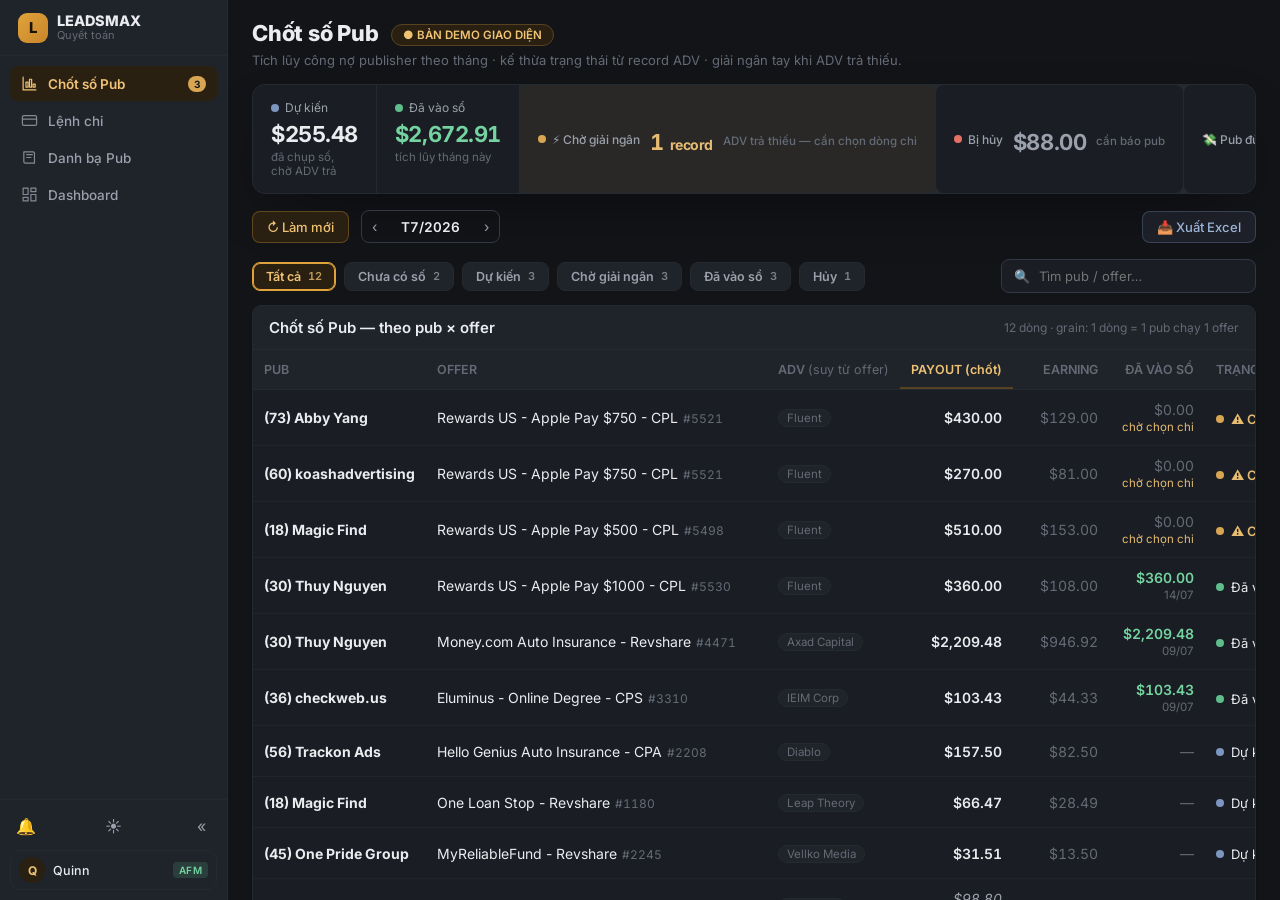
==== index.html @ de038ae4 "Add files via upload" ====
<!DOCTYPE html>
<html lang="vi" class="">
<head>
  <meta charset="UTF-8">
  <meta name="viewport" content="width=device-width, initial-scale=1.0">
  <title>Chốt số Pub — LeadsMax (demo AM_PUB)</title>
  <link rel="preconnect" href="https://fonts.googleapis.com">
  <link rel="preconnect" href="https://fonts.gstatic.com" crossorigin>
  <link href="https://fonts.googleapis.com/css2?family=Inter:wght@400;500;600;700;800&display=swap" rel="stylesheet">
  <link rel="stylesheet" href="ember.css">
</head>
<body>
  <div class="app-root">
    <div id="shell"></div>
    <div class="app-main">
      <div class="app-content" id="pageBody"></div>
    </div>
  </div>
  <div id="drawerHost"></div>

  <script src="app.js"></script>
  <script>boot();</script>
</body>
</html>
---- ember.css ----
/* ============================================================
   LeadsMax — Ember design tokens + component CSS (MOCKUP)
   Trích trung thực từ src/style/tokens.css + lm-components.css.
   Chỉ dùng cho landing page demo module AM_PUB (chốt số Pub).
   ============================================================ */

/* ── Tokens: DARK (default) ───────────────────────────────── */
:root {
  --lm-bg-deep:#131418; --lm-bg-card:#1A1D23; --lm-bg-header:#1F232A;
  --lm-bg-hover:#1F232A; --lm-bg-overlay:#21252C; --lm-bg-sidebar:#16181D;
  --lm-border:#252A31; --lm-border-strong:#333944; --lm-row-border:rgba(37,42,49,.6);
  --lm-accent:#E0A33B; --lm-accent-hover:#C8862A; --lm-accent-subtle:#2A2012; --lm-accent-line:#574321;
  --lm-success:#5DBE8C; --lm-warning:#D8A552; --lm-error:#E47163; --lm-purple:#9A8CC0;
  --lm-slate:#7C96C0; --lm-grey:#717983;
  --lm-text:#EAECEF; --lm-text-secondary:#9AA1AC; --lm-text-dim:#646B76; --lm-text-disabled:#4A5059;
  --lm-accent-text:#F0C374; --lm-accent-soft-text:#F3D199; --lm-success-text:#74D3A0;
  --lm-green-text:#74D3A0; --lm-warning-text:#E6BC73; --lm-error-text:#F08C7F; --lm-info-text:#9DB4D6;
  --lm-stripe:rgba(255,255,255,.02); --lm-mask:rgba(10,11,14,.66);
  --lm-shadow-sm:0 1px 2px rgba(0,0,0,.30); --lm-shadow-md:0 24px 60px -20px rgba(0,0,0,.45);
  --lm-radius:9px; --lm-radius-lg:13px;
  --lm-alert-row-sticky:#221619; --lm-dirty-row-sticky:#211C12; --lm-scrollbar-thumb:#333944;
  --lm-font:'Inter',system-ui,'Segoe UI',Roboto,'Helvetica Neue',Arial,sans-serif;
  color-scheme:dark;
}
/* ── Tokens: LIGHT ────────────────────────────────────────── */
html.light {
  --lm-bg-deep:#F7F6F3; --lm-bg-card:#FFFFFF; --lm-bg-header:#F4F3EF;
  --lm-bg-hover:#F4F3EF; --lm-bg-overlay:#FFFFFF; --lm-bg-sidebar:#FFFFFF;
  --lm-border:#ECEAE4; --lm-border-strong:#DEDBD2; --lm-row-border:#ECEAE4;
  --lm-accent:#B5791C; --lm-accent-hover:#996414; --lm-accent-subtle:#F6ECD6; --lm-accent-line:#E3CFA3;
  --lm-success:#2F8157; --lm-warning:#B07A14; --lm-error:#C13B2E; --lm-purple:#6B5BA6;
  --lm-slate:#4D6699; --lm-grey:#8A8478;
  --lm-text:#1A1814; --lm-text-secondary:#5E5A52; --lm-text-dim:#9C988D; --lm-text-disabled:#C2BEB3;
  --lm-accent-text:#8A5E14; --lm-accent-soft-text:#6F4B10; --lm-success-text:#226A45;
  --lm-green-text:#226A45; --lm-warning-text:#8A5E14; --lm-error-text:#A82E22; --lm-info-text:#3F5985;
  --lm-stripe:rgba(26,24,20,.02); --lm-mask:rgba(40,38,34,.35);
  --lm-shadow-sm:0 1px 2px rgba(26,24,20,.06); --lm-shadow-md:0 26px 60px -26px rgba(26,24,20,.25);
  --lm-alert-row-sticky:#FCF1EE; --lm-dirty-row-sticky:#FBF3E1; --lm-scrollbar-thumb:#DEDBD2;
  color-scheme:light;
}

/* ── Reset + base ─────────────────────────────────────────── */
* { box-sizing:border-box; }
html,body { margin:0; padding:0; height:100%; }
body { font-family:var(--lm-font); font-size:14.5px; background:var(--lm-bg-deep); color:var(--lm-text); -webkit-font-smoothing:antialiased; }
::-webkit-scrollbar { width:10px; height:10px; }
::-webkit-scrollbar-thumb { background:var(--lm-scrollbar-thumb); border-radius:5px; }
::-webkit-scrollbar-track { background:transparent; }
a { color:inherit; text-decoration:none; }
button { font-family:inherit; }

/* ── App shell (sidebar + main) ───────────────────────────── */
.app-root { display:flex; min-height:100vh; background:var(--lm-bg-deep); }
.sidebar { position:sticky; top:0; height:100vh; width:228px; flex-shrink:0; display:flex; flex-direction:column;
  background:var(--lm-bg-header); border-right:1px solid var(--lm-border); z-index:100; }
.sb-logo { height:56px; flex-shrink:0; display:flex; align-items:center; gap:9px; padding:0 18px; border-bottom:1px solid var(--lm-border); }
.logo-mark { width:30px; height:30px; border-radius:9px; background:linear-gradient(135deg,var(--lm-accent),var(--lm-accent-hover));
  display:grid; place-items:center; color:#1a1206; font-weight:800; font-size:15px; }
.logo-text b { display:block; font-size:14.5px; font-weight:800; color:var(--lm-text); line-height:1.15; }
.logo-text small { display:block; font-size:11px; color:var(--lm-text-dim); margin-top:-1px; }
.sb-nav { flex:1; overflow-y:auto; padding:10px; display:flex; flex-direction:column; gap:2px; }
.sb-link { position:relative; display:flex; align-items:center; gap:10px; padding:9px 11px; border-radius:8px;
  color:var(--lm-text-secondary); font-size:13.5px; font-weight:500; white-space:nowrap; cursor:pointer; transition:color .15s, background .15s; }
.sb-link:hover { color:var(--lm-text); background:var(--lm-bg-hover); }
.sb-link.active { color:var(--lm-accent-text); background:var(--lm-accent-subtle); font-weight:600; }
.sb-ico { width:17px; height:17px; flex-shrink:0; opacity:.82; }
.sb-link.active .sb-ico { opacity:1; }
.sb-label { flex:1; }
.sb-badge { background:var(--lm-warning); color:#14161c; font-size:10px; font-weight:700; padding:1px 6px; border-radius:9px; min-width:16px; text-align:center; line-height:14px; }
.sb-footer { flex-shrink:0; padding:10px; border-top:1px solid var(--lm-border); display:flex; flex-direction:column; gap:8px; }
.sb-actions { display:flex; align-items:center; justify-content:space-between; gap:4px; }
.sb-action-btn { display:inline-flex; align-items:center; justify-content:center; width:32px; height:32px; border-radius:8px; border:none; background:transparent; color:var(--lm-text-secondary); font-size:16px; cursor:pointer; transition:color .15s, background .15s; }
.sb-action-btn:hover { color:var(--lm-text); background:var(--lm-bg-hover); }
.user-chip { display:flex; align-items:center; gap:8px; padding:6px 8px; background:var(--lm-bg-hover); border:1px solid var(--lm-border); border-radius:10px; cursor:pointer; overflow:hidden; }
.user-chip:hover { border-color:var(--lm-accent); background:var(--lm-bg-overlay); }
.user-avatar { display:inline-flex; align-items:center; justify-content:center; width:26px; height:26px; flex-shrink:0; border-radius:50%; background:var(--lm-accent-subtle); color:var(--lm-accent-text); font-size:12px; font-weight:700; }
.user-name { flex:1; color:var(--lm-text); font-size:12.5px; font-weight:500; overflow:hidden; text-overflow:ellipsis; white-space:nowrap; }
.role-badge { font-size:10px; font-weight:600; text-transform:uppercase; letter-spacing:.04em; padding:2px 6px; border-radius:4px; flex-shrink:0; }
.role-badge--afm { background:color-mix(in srgb,var(--lm-success) 18%,transparent); color:var(--lm-success-text); }
.app-main { flex:1; min-width:0; display:flex; flex-direction:column; height:100vh; overflow:hidden; }
.app-content { flex:1; overflow-y:auto; }

/* ── Page + toolbar ───────────────────────────────────────── */
.page { padding:20px 24px; background:var(--lm-bg-deep); min-height:100%; }
.page-h1 { font-size:22px; font-weight:800; margin:0 0 4px; letter-spacing:-.01em; }
.page-sub { color:var(--lm-text-dim); font-size:13px; margin:0 0 16px; }
.toolbar { display:flex; align-items:center; gap:12px; margin-bottom:16px; flex-wrap:wrap; }

/* ── Buttons ──────────────────────────────────────────────── */
.btn { display:inline-flex; align-items:center; gap:6px; padding:7px 14px; border-radius:8px; font-size:13px; font-weight:500; cursor:pointer; border:1px solid transparent; transition:background .15s,color .15s,border-color .15s,box-shadow .15s; white-space:nowrap; }
.btn:disabled { opacity:.5; cursor:not-allowed; }
.btn-primary { background:var(--lm-accent); color:#1A1206; }
.btn-primary:hover:not(:disabled) { background:var(--lm-accent-hover); }
.btn-secondary { background:var(--lm-bg-hover); color:var(--lm-text-secondary); border-color:var(--lm-border); }
.btn-secondary:hover:not(:disabled) { background:var(--lm-bg-overlay); color:var(--lm-text); }
.btn-refresh { background:var(--lm-accent-subtle); color:var(--lm-accent-text); border-color:color-mix(in srgb,var(--lm-accent) 30%,transparent); }
.btn-refresh:hover:not(:disabled) { background:color-mix(in srgb,var(--lm-accent) 22%,transparent); border-color:var(--lm-accent); }
.btn-export { background:color-mix(in srgb,var(--lm-slate) 10%,transparent); color:var(--lm-info-text); border-color:color-mix(in srgb,var(--lm-slate) 30%,transparent); }
.btn-export:hover:not(:disabled) { background:color-mix(in srgb,var(--lm-slate) 20%,transparent); border-color:var(--lm-slate); }
.btn-icon { padding:5px 9px; border-radius:6px; font-size:14px; cursor:pointer; border:1px solid var(--lm-border-strong); background:transparent; color:var(--lm-text-dim); line-height:1; transition:color .15s,border-color .15s,background .15s; }
.btn-icon:hover { color:var(--lm-text); border-color:var(--lm-accent); }
.btn-icon.active { color:var(--lm-accent-text); border-color:var(--lm-accent); background:var(--lm-accent-subtle); }
.month-nav { display:inline-flex; align-items:center; gap:2px; border:1px solid var(--lm-border-strong); border-radius:8px; overflow:hidden; }
.month-nav button { border:none; background:transparent; color:var(--lm-text-secondary); padding:7px 10px; cursor:pointer; font-size:14px; }
.month-nav button:hover { background:var(--lm-bg-hover); color:var(--lm-text); }
.month-nav .mn-label { padding:7px 12px; font-size:13.5px; font-weight:600; color:var(--lm-text); font-variant-numeric:tabular-nums; }

/* ── Summary band (việc hôm nay) ──────────────────────────── */
.summary-band { display:grid; grid-template-columns:repeat(5,1fr); gap:1px; background:var(--lm-border); border:1px solid var(--lm-border); border-radius:var(--lm-radius-lg); overflow:hidden; margin:4px 0 16px; box-shadow:var(--lm-shadow-md); }
.sb-cell { background:var(--lm-bg-card); padding:15px 18px; }
.sb-cell.sb-link { cursor:pointer; transition:background .15s; }
.sb-cell.sb-link:hover { background:var(--lm-bg-hover); }
.sb-lbl { font-size:12px; color:var(--lm-text-secondary); display:flex; align-items:center; gap:6px; }
.sb-val { font-size:22px; font-weight:700; letter-spacing:-.02em; margin-top:6px; font-variant-numeric:tabular-nums; }
.sb-sub { font-size:11.5px; color:var(--lm-text-dim); margin-top:3px; }
.sb-sub b { color:var(--lm-text-secondary); font-weight:600; }
.sb-cell.hot { background:color-mix(in srgb,var(--lm-warning) 8%,var(--lm-bg-card)); }
.sb-cell.hot .sb-val { color:var(--lm-warning-text); }
.sb-cell.ok .sb-val { color:var(--lm-success-text); }
.sb-dot { width:8px; height:8px; border-radius:50%; display:inline-block; }

/* ── Filter chips ─────────────────────────────────────────── */
.chips-row { display:flex; align-items:center; gap:10px; margin-bottom:12px; flex-wrap:wrap; }
.seg-chips { display:flex; gap:8px; flex-wrap:wrap; }
.seg-chip { padding:6px 13px; border-radius:8px; font-size:12.5px; font-weight:600; border:1px solid var(--lm-border); background:var(--lm-bg-hover); color:var(--lm-text-secondary); cursor:pointer; transition:border-color .12s,background .12s,color .12s; display:inline-flex; align-items:center; gap:7px; }
.seg-chip:hover { border-color:var(--lm-accent); color:var(--lm-text); }
.seg-chip.active { border-color:var(--lm-accent); background:var(--lm-accent-subtle); color:var(--lm-accent-text); box-shadow:inset 0 0 0 1px var(--lm-accent); }
.seg-chip .cnt { font-size:11px; opacity:.75; font-variant-numeric:tabular-nums; }
.search-box { display:flex; align-items:center; gap:7px; padding:7px 12px; border:1px solid var(--lm-border-strong); border-radius:8px; background:var(--lm-bg-card); color:var(--lm-text-dim); font-size:13px; min-width:210px; }
.search-box input { border:none; background:transparent; color:var(--lm-text); font-family:inherit; font-size:13px; outline:none; flex:1; }

/* ── Table card + settlement table ────────────────────────── */
.table-card { background:var(--lm-bg-card); border:1px solid var(--lm-border); border-radius:var(--lm-radius); overflow:hidden; box-shadow:var(--lm-shadow-sm); }
.table-hd { display:flex; align-items:center; justify-content:space-between; padding:12px 16px; background:var(--lm-bg-header); border-bottom:1px solid var(--lm-border); }
.table-title { color:var(--lm-text); font-size:15px; font-weight:600; }
.table-meta { color:var(--lm-text-dim); font-size:12px; }
.table-wrap { overflow-x:auto; }

.st { width:100%; border-collapse:collapse; font-size:13px; white-space:nowrap; }
.st thead th { background:var(--lm-bg-header); color:var(--lm-text-dim); font-size:12.5px; font-weight:600; padding:12px 11px; text-align:left; border-bottom:1px solid var(--lm-border); user-select:none; }
.st tbody td { padding:11px 11px; font-size:14px; color:var(--lm-text); border-bottom:1px solid var(--lm-row-border); vertical-align:middle; }
.st tbody tr:hover td { background:var(--lm-bg-hover); }
.st tbody tr:last-child td { border-bottom:none; }
.st thead th.th-in { color:var(--lm-accent-text); box-shadow:inset 0 -2px 0 var(--lm-accent-line); }
.st tbody tr.row-act { cursor:pointer; }
.st tbody tr.row-act:hover td { background:color-mix(in srgb,var(--lm-warning) 8%,transparent); }
.st tbody tr.row-cancel td { color:var(--lm-text-secondary); }

.col-pub { min-width:150px; }
.col-offer { min-width:230px; }
.col-adv { min-width:120px; }
.col-money { min-width:96px; text-align:right; }
.col-status { min-width:150px; }
.col-act { width:44px; text-align:center; }
.st :is(th,td).col-money { text-align:right; }

.c-pub { font-weight:700; color:var(--lm-text); }
.c-offer-name { color:var(--lm-text); }
.c-offer-id { color:var(--lm-text-dim); font-size:12px; margin-left:5px; font-variant-numeric:tabular-nums; }
.c-adv { display:inline-block; padding:1px 8px; border-radius:9px; background:var(--lm-bg-hover); border:1px solid var(--lm-border); color:var(--lm-text-dim); font-size:11.5px; }
.mono { font-variant-numeric:tabular-nums; }
.dim { color:var(--lm-text-dim); }
.dim-i { color:var(--lm-text-secondary); font-style:italic; }
.money-strong { font-weight:600; font-variant-numeric:tabular-nums; }
.sub-remain { font-size:11.5px; color:var(--lm-warning-text); margin-top:2px; }
.sub-book { font-size:11.5px; color:var(--lm-text-dim); margin-top:2px; }

/* ── Status pill ──────────────────────────────────────────── */
.status-pill { display:inline-flex; align-items:center; gap:7px; font-size:13px; white-space:nowrap; }
.status-pill .sdot { width:8px; height:8px; border-radius:50%; flex:none; }
.s-none    { background:var(--lm-grey); }
.s-expected{ background:var(--lm-slate); }
.s-partial { background:var(--lm-warning); }
.s-booked  { background:var(--lm-success); }
.s-cancel  { background:var(--lm-error); }
.pill-warn { color:var(--lm-warning-text); font-weight:600; }
.pill-help { cursor:help; border-bottom:1px dotted currentColor; }

.row-menu { border:1px solid var(--lm-border-strong); background:transparent; color:var(--lm-text-dim); width:28px; height:28px; border-radius:6px; cursor:pointer; font-size:15px; line-height:1; }
.row-menu:hover { color:var(--lm-accent-text); border-color:var(--lm-accent); background:var(--lm-accent-subtle); }

.st tfoot td { background:var(--lm-bg-header); border-top:2px solid var(--lm-border); font-weight:600; padding:10px 11px; font-variant-numeric:tabular-nums; }
.tfoot-label { color:var(--lm-text-secondary); font-weight:500; font-size:12.5px; }

/* ── Alerts ───────────────────────────────────────────────── */
.lm-alert { padding:10px 14px; border-radius:var(--lm-radius); font-size:13px; line-height:1.5; border:1px solid; }
.lm-alert--warning { background:color-mix(in srgb,var(--lm-warning) 10%,transparent); border-color:color-mix(in srgb,var(--lm-warning) 32%,transparent); color:var(--lm-warning-text); }
.lm-alert--info { background:var(--lm-accent-subtle); border-color:var(--lm-accent-line); color:var(--lm-accent-text); }

/* ── Drawer (giải ngân) ───────────────────────────────────── */
.dwr-scrim { position:fixed; inset:0; z-index:2000; display:flex; justify-content:flex-end; background:var(--lm-mask); animation:fade .2s ease; }
@keyframes fade { from { opacity:0; } }
.dwr { height:100%; width:560px; max-width:96vw; display:flex; flex-direction:column; background:var(--lm-bg-sidebar); border-left:1px solid var(--lm-border); box-shadow:var(--lm-shadow-md); animation:slide .26s cubic-bezier(.4,0,.2,1); }
@keyframes slide { from { transform:translateX(100%); } }
.dwr__hd { display:flex; align-items:flex-start; justify-content:space-between; gap:12px; padding:18px 22px; border-bottom:1px solid var(--lm-border); }
.dwr__title { margin:0; font-size:17px; font-weight:700; color:var(--lm-text); }
.dwr__sub { margin:4px 0 0; font-size:12.5px; color:var(--lm-text-dim); display:flex; align-items:center; gap:8px; flex-wrap:wrap; }
.dwr__x { border:none; background:transparent; cursor:pointer; color:var(--lm-text-dim); font-size:24px; line-height:1; padding:0 4px; }
.dwr__x:hover { color:var(--lm-text); }
.dwr__body { flex:1 1 auto; overflow-y:auto; padding:18px 22px; }
.dwr__ft { display:flex; align-items:center; justify-content:space-between; gap:12px; padding:14px 22px; border-top:1px solid var(--lm-border); background:var(--lm-bg-card); }

.reason-box { background:color-mix(in srgb,var(--lm-warning) 10%,transparent); border:1px solid color-mix(in srgb,var(--lm-warning) 32%,transparent); border-radius:var(--lm-radius); padding:11px 14px; margin-bottom:16px; }
.reason-box .rb-lbl { font-size:11.5px; font-weight:700; text-transform:uppercase; letter-spacing:.04em; color:var(--lm-warning-text); display:flex; align-items:center; gap:6px; }
.reason-box .rb-txt { font-size:13.5px; color:var(--lm-text); margin-top:5px; line-height:1.5; }

.limit-card { border:1px solid var(--lm-border); border-radius:var(--lm-radius); padding:13px 15px; margin-bottom:8px; background:var(--lm-bg-card); }
.limit-row { display:flex; justify-content:space-between; gap:12px; font-size:13px; }
.limit-row + .limit-row { margin-top:5px; }
.limit-row .lk { color:var(--lm-text-secondary); }
.limit-row .lv { font-weight:600; font-variant-numeric:tabular-nums; }
.limit-row.remain .lk { color:var(--lm-text); font-weight:600; }
.limit-row.remain .lv { color:var(--lm-accent-text); font-size:16px; }
.bar { height:8px; background:var(--lm-border); border-radius:5px; overflow:hidden; margin-top:11px; }
.bar-fill { height:100%; background:var(--lm-accent); border-radius:5px; transition:width .25s ease; }
.limit-note { font-size:11.5px; color:var(--lm-text-dim); margin:9px 2px 18px; display:flex; align-items:center; gap:6px; }

.disb-group { margin-bottom:14px; }
.disb-group-hd { font-size:12px; font-weight:700; color:var(--lm-text-secondary); padding:4px 2px 8px; display:flex; align-items:center; gap:8px; }
.disb-group-hd .pub-tag { color:var(--lm-text); }
.disb-row { display:flex; align-items:center; gap:12px; padding:10px 12px; border:1px solid var(--lm-border); border-radius:var(--lm-radius); margin-bottom:7px; cursor:pointer; transition:border-color .12s, background .12s; }
.disb-row:hover { border-color:var(--lm-accent-line); }
.disb-row.checked { border-color:var(--lm-accent); background:var(--lm-accent-subtle); }
.disb-row.locked { opacity:.55; cursor:not-allowed; }
.disb-row.done { cursor:default; background:color-mix(in srgb,var(--lm-success) 8%,transparent); border-color:color-mix(in srgb,var(--lm-success) 28%,transparent); }
.disb-row.done:hover { border-color:color-mix(in srgb,var(--lm-success) 28%,transparent); }
.dcheck { width:19px; height:19px; border:2px solid var(--lm-border-strong); border-radius:5px; flex:none; display:grid; place-items:center; color:transparent; font-size:12px; font-weight:800; transition:.12s; }
.disb-row.checked .dcheck { background:var(--lm-accent); border-color:var(--lm-accent); color:#1A1206; }
.disb-row.done .dcheck { background:var(--lm-success); border-color:var(--lm-success); color:#0d1a12; }
.disb-row.locked .dcheck { border-style:dashed; }
.disb-main { flex:1; min-width:0; }
.disb-offer { font-size:13.5px; color:var(--lm-text); }
.disb-meta { font-size:11.5px; color:var(--lm-text-dim); margin-top:2px; }
.disb-amt { font-weight:700; font-variant-numeric:tabular-nums; font-size:14px; white-space:nowrap; }
.disb-flag { font-size:11px; color:var(--lm-error-text); white-space:nowrap; }
.disb-flag.ok { color:var(--lm-success-text); }

.ft-sum { font-size:13px; }
.ft-sum b { font-size:15px; font-variant-numeric:tabular-nums; }
.ft-sum.bad b { color:var(--lm-error-text); }
.ft-actions { display:flex; gap:8px; }

/* ── Toast ────────────────────────────────────────────────── */
.toast-host { position:fixed; bottom:22px; left:50%; transform:translateX(-50%); z-index:3000; display:flex; flex-direction:column; gap:8px; align-items:center; }
.toast { background:var(--lm-bg-overlay); border:1px solid var(--lm-border-strong); color:var(--lm-text); padding:10px 16px; border-radius:9px; font-size:13px; box-shadow:var(--lm-shadow-md); animation:fade .2s ease; }
.toast.ok { border-color:color-mix(in srgb,var(--lm-success) 40%,transparent); }

/* ── demo banner ──────────────────────────────────────────── */
.demo-flag { display:inline-flex; align-items:center; gap:7px; font-size:11.5px; font-weight:600; color:var(--lm-accent-text); background:var(--lm-accent-subtle); border:1px solid var(--lm-accent-line); border-radius:20px; padding:3px 11px; }

@media (max-width:1100px){ .summary-band{ grid-template-columns:repeat(2,1fr);} .sb-cell:last-child{ grid-column:1/-1;} }
@media (max-width:760px){ .sidebar{ display:none; } }
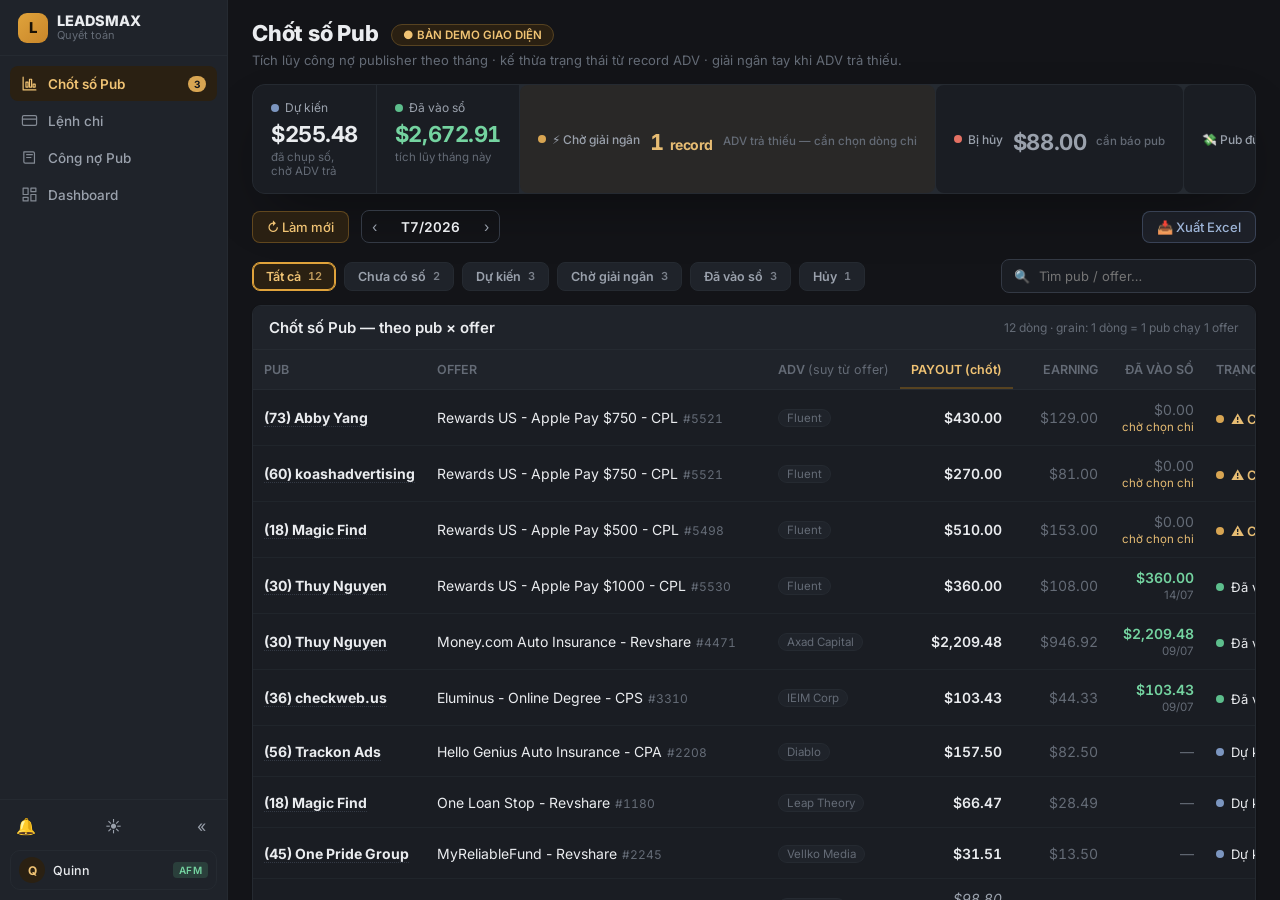
==== commit 1e1550f6: "Add files via upload" ====
--- a/index.html
+++ b/index.html
@@ -17,6 +17,7 @@
     </div>
   </div>
   <div id="drawerHost"></div>
+  <div id="dialogHost"></div>
 
   <script src="app.js"></script>
   <script>boot();</script>
--- a/ember.css
+++ b/ember.css
@@ -245,6 +245,69 @@
 .toast { background:var(--lm-bg-overlay); border:1px solid var(--lm-border-strong); color:var(--lm-text); padding:10px 16px; border-radius:9px; font-size:13px; box-shadow:var(--lm-shadow-md); animation:fade .2s ease; }
 .toast.ok { border-color:color-mix(in srgb,var(--lm-success) 40%,transparent); }
 
+/* ── Pub drawer: balance + sổ tích lụy ────────────────────── */
+.bal-card { border:1px solid var(--lm-border); border-radius:var(--lm-radius-lg); padding:16px 18px; background:linear-gradient(180deg,color-mix(in srgb,var(--lm-accent) 6%,var(--lm-bg-card)),var(--lm-bg-card)); margin-bottom:14px; }
+.bal-lbl { font-size:12px; color:var(--lm-text-secondary); display:flex; align-items:center; justify-content:space-between; }
+.bal-val { font-size:30px; font-weight:800; letter-spacing:-.02em; margin-top:4px; font-variant-numeric:tabular-nums; color:var(--lm-text); }
+.bal-sub { font-size:12px; color:var(--lm-text-dim); margin-top:6px; }
+.bal-sub b { color:var(--lm-accent-text); font-weight:600; }
+.bal-badge { font-size:11px; font-weight:700; padding:2px 9px; border-radius:20px; }
+.bal-badge.ok { background:color-mix(in srgb,var(--lm-success) 16%,transparent); color:var(--lm-success-text); }
+.bal-badge.no { background:var(--lm-bg-hover); color:var(--lm-text-dim); }
+.bal-actions { display:flex; gap:8px; margin-top:14px; }
+
+.ledger-note { font-size:11.5px; color:var(--lm-text-dim); margin:2px 2px 10px; display:flex; align-items:center; gap:6px; }
+.sec-title { font-size:12px; font-weight:700; text-transform:uppercase; letter-spacing:.05em; color:var(--lm-text-secondary); margin:16px 2px 8px; }
+
+.ledger { width:100%; border-collapse:collapse; font-size:13px; }
+.ledger th { text-align:left; font-size:11px; font-weight:600; text-transform:uppercase; letter-spacing:.04em; color:var(--lm-text-dim); padding:8px 8px; border-bottom:1px solid var(--lm-border); }
+.ledger td { padding:10px 8px; border-bottom:1px solid var(--lm-row-border); vertical-align:top; }
+.ledger tr:last-child td { border-bottom:none; }
+.ledger .l-date { color:var(--lm-text-dim); font-size:12px; white-space:nowrap; font-variant-numeric:tabular-nums; }
+.ledger .l-desc { color:var(--lm-text); }
+.ledger .l-desc small { display:block; color:var(--lm-text-dim); font-size:11.5px; margin-top:2px; }
+.ledger .l-amt { text-align:right; font-weight:700; font-variant-numeric:tabular-nums; white-space:nowrap; }
+.ledger .l-bal { text-align:right; color:var(--lm-text-secondary); font-variant-numeric:tabular-nums; white-space:nowrap; }
+.l-plus  { color:var(--lm-success-text); }
+.l-minus { color:var(--lm-error-text); }
+
+.etag { display:inline-flex; align-items:center; gap:5px; font-size:11px; font-weight:700; padding:2px 8px; border-radius:20px; white-space:nowrap; }
+.etag::before { content:''; width:6px; height:6px; border-radius:50%; background:currentColor; }
+.etag.accrual  { background:color-mix(in srgb,var(--lm-success) 14%,transparent); color:var(--lm-success-text); }
+.etag.partial  { background:var(--lm-accent-subtle); color:var(--lm-accent-text); }
+.etag.deduct   { background:color-mix(in srgb,var(--lm-error) 14%,transparent); color:var(--lm-error-text); }
+.etag.payout   { background:color-mix(in srgb,var(--lm-slate) 16%,transparent); color:var(--lm-info-text); }
+.etag.reversal { background:color-mix(in srgb,var(--lm-purple) 18%,transparent); color:var(--lm-purple); }
+.orig-badge { display:inline-block; margin-left:6px; padding:0 6px; border-radius:9px; background:var(--lm-accent-subtle); color:var(--lm-accent-soft-text); font-size:10.5px; font-weight:600; }
+
+.pay-info-stub { border:1px dashed var(--lm-border-strong); border-radius:var(--lm-radius); padding:14px; color:var(--lm-text-dim); font-size:12.5px; margin-top:8px; display:flex; align-items:center; gap:10px; }
+.pay-info-stub .pi-ico { font-size:20px; opacity:.6; }
+
+/* ── Dialog (LmDialog) + form ─────────────────────────────── */
+.dlg-scrim { position:fixed; inset:0; z-index:2500; display:grid; place-items:center; background:var(--lm-mask); animation:fade .18s ease; padding:20px; }
+.dlg { width:440px; max-width:96vw; background:var(--lm-bg-card); border:1px solid var(--lm-border); border-radius:var(--lm-radius-lg); box-shadow:var(--lm-shadow-md); display:flex; flex-direction:column; overflow:hidden; }
+.dlg__hd { padding:16px 20px; border-bottom:1px solid var(--lm-border); display:flex; align-items:center; justify-content:space-between; }
+.dlg__title { font-size:15.5px; font-weight:700; color:var(--lm-text); }
+.dlg__x { border:none; background:transparent; color:var(--lm-text-dim); font-size:22px; cursor:pointer; line-height:1; }
+.dlg__x:hover { color:var(--lm-text); }
+.dlg__body { padding:18px 20px; }
+.dlg__ft { padding:13px 20px; border-top:1px solid var(--lm-border); display:flex; justify-content:flex-end; gap:8px; }
+.dlg-desc { font-size:12.5px; color:var(--lm-text-secondary); line-height:1.5; margin:0 0 14px; }
+
+.field { margin-bottom:14px; }
+.field > label { display:block; font-size:12px; font-weight:600; color:var(--lm-text-secondary); margin-bottom:6px; }
+.field .req { color:var(--lm-error-text); }
+.lm-in { width:100%; padding:9px 12px; border:1px solid var(--lm-border-strong); border-radius:8px; background:var(--lm-bg-deep); color:var(--lm-text); font-family:inherit; font-size:14px; outline:none; transition:border-color .12s, box-shadow .12s; }
+.lm-in:focus { border-color:var(--lm-accent); box-shadow:0 0 0 3px var(--lm-accent-subtle); }
+.lm-in.emphasis { background:var(--lm-accent-subtle); border-color:var(--lm-accent-line); color:var(--lm-accent-text); font-weight:700; }
+textarea.lm-in { resize:vertical; min-height:64px; }
+.field-hint { font-size:11.5px; color:var(--lm-text-dim); margin-top:5px; }
+.field-hint.warn { color:var(--lm-warning-text); }
+.dlg-preview { background:var(--lm-bg-hover); border:1px solid var(--lm-border); border-radius:8px; padding:11px 13px; font-size:13px; display:flex; justify-content:space-between; align-items:center; margin-top:4px; }
+.dlg-preview b { font-variant-numeric:tabular-nums; }
+.btn-danger { background:color-mix(in srgb,var(--lm-error) 90%,#000); color:#fff; }
+.btn-danger:hover:not(:disabled){ background:var(--lm-error); }
+
 /* ── demo banner ──────────────────────────────────────────── */
 .demo-flag { display:inline-flex; align-items:center; gap:7px; font-size:11.5px; font-weight:600; color:var(--lm-accent-text); background:var(--lm-accent-subtle); border:1px solid var(--lm-accent-line); border-radius:20px; padding:3px 11px; }
 
